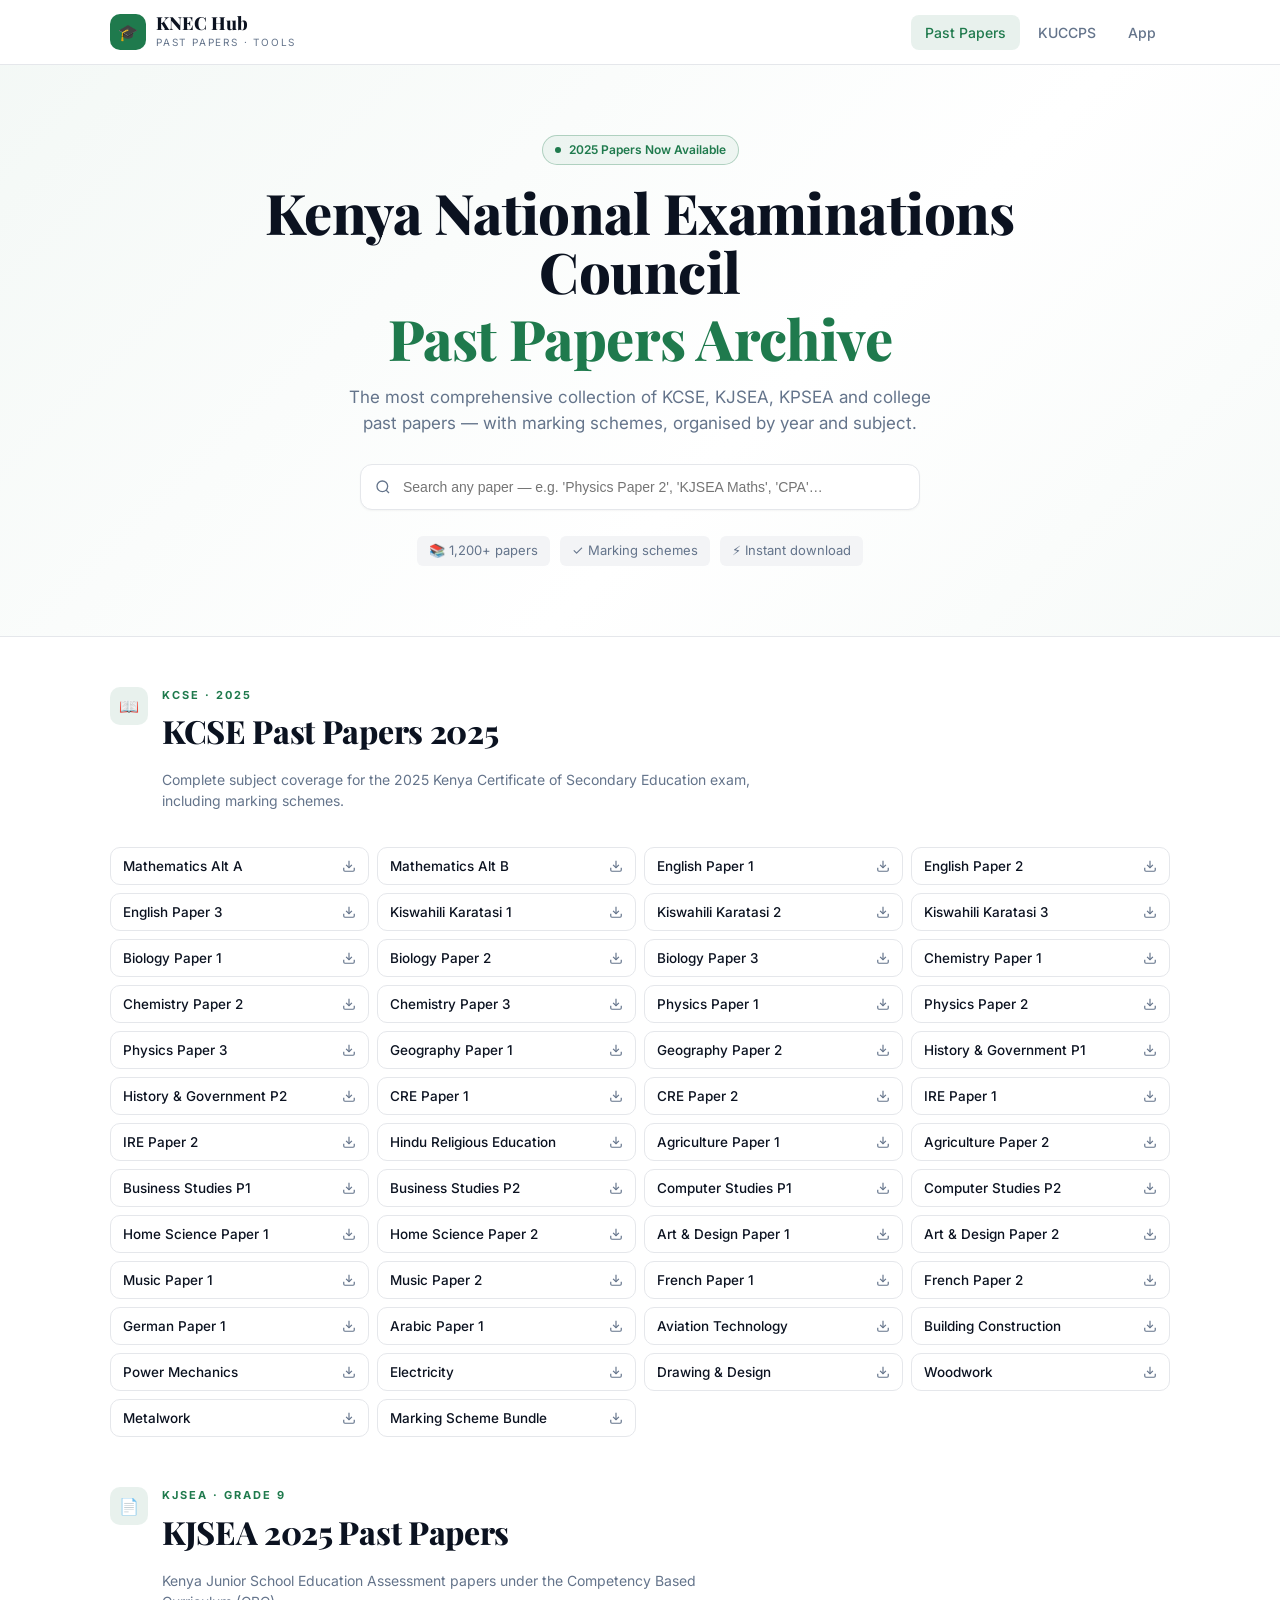
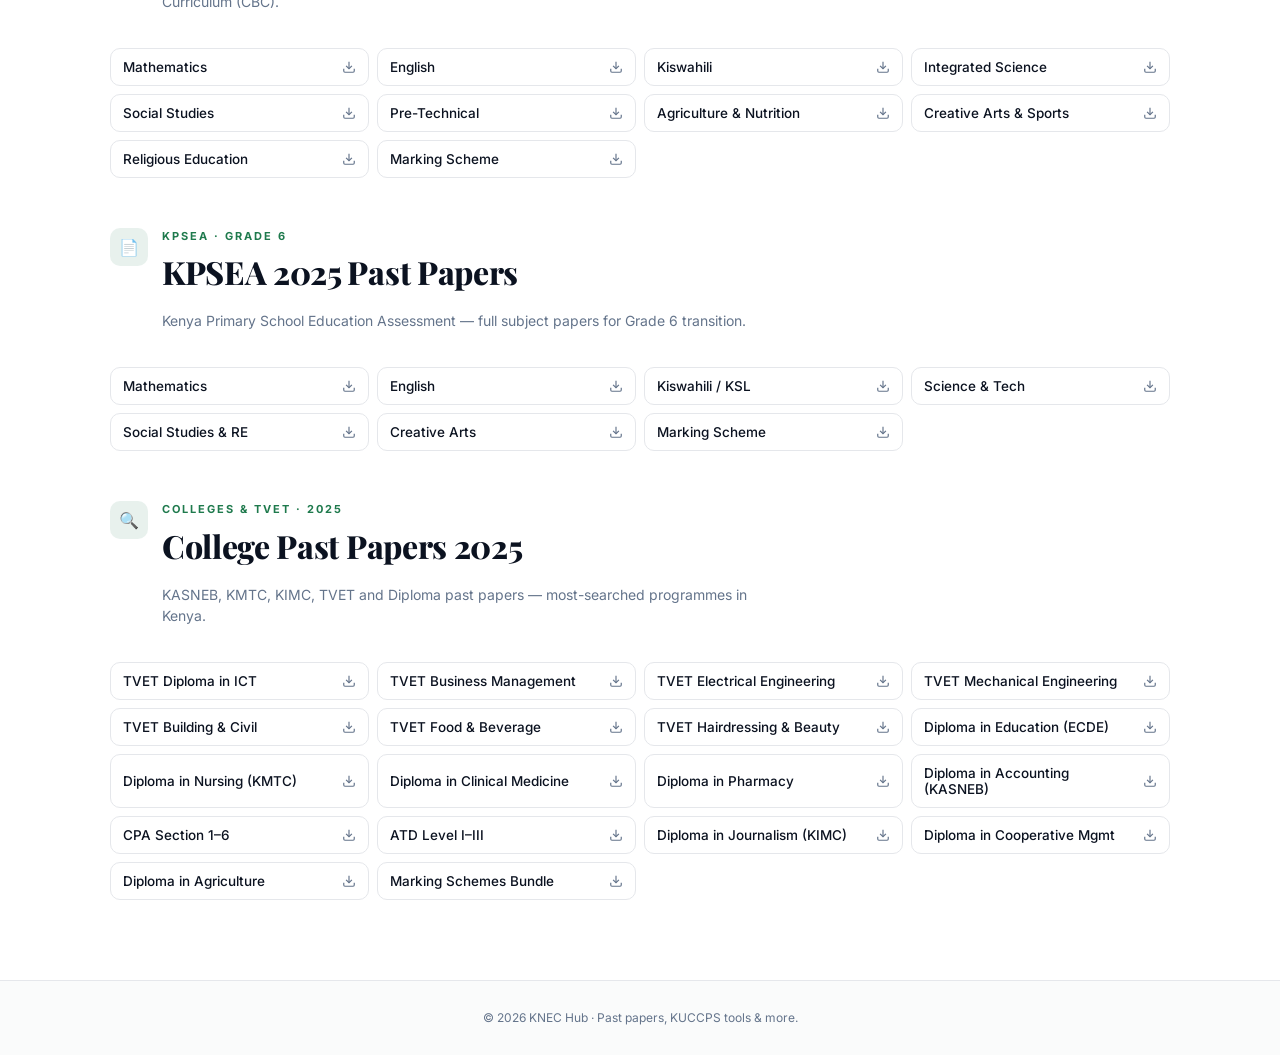
==== index.html @ 2551f66b "Add files via upload" ====
<!doctype html>
<html lang="en">
<head>
<meta charset="utf-8" />
<meta name="viewport" content="width=device-width,initial-scale=1" />
<title>KNEC Past Papers 2025 — KCSE, KJSEA, KPSEA Downloads | KNEC Hub</title>
<meta name="description" content="Download KNEC past papers 2025: KCSE, KJSEA, KPSEA, college & TVET past papers. All Kenya National Examinations Council subjects with marking schemes." />
<link rel="stylesheet" href="styles.css" />
</head>
<body>

<header class="header">
  <div class="header-inner">
    <a href="index.html" class="logo">
      <div class="logo-mark">🎓</div>
      <div>
        <div class="logo-text">KNEC Hub</div>
        <div class="logo-sub">Past Papers · Tools</div>
      </div>
    </a>
    <nav class="nav">
      <a href="index.html" class="active knec">Past Papers</a>
      <a href="kuccps.html">KUCCPS</a>
      <a href="app.html">App</a>
    </nav>
  </div>
</header>

<section class="hero knec-hero">
  <div class="hero-inner">
    <div class="hero-pill"><span style="width:6px;height:6px;border-radius:50%;background:var(--knec)"></span> 2025 Papers Now Available</div>
    <h1>Kenya National Examinations Council<span class="accent">Past Papers Archive</span></h1>
    <p>The most comprehensive collection of KCSE, KJSEA, KPSEA and college past papers — with marking schemes, organised by year and subject.</p>

    <div class="search-wrap">
      <input id="paper-search" class="search-input" type="text" placeholder="Search any paper — e.g. 'Physics Paper 2', 'KJSEA Maths', 'CPA'…" />
      <div id="search-results" class="search-results" style="display:none"></div>
    </div>

    <div class="hero-tags">
      <span class="tag">📚 1,200+ papers</span>
      <span class="tag">✓ Marking schemes</span>
      <span class="tag">⚡ Instant download</span>
    </div>
  </div>
</section>

<main class="container">
  <section class="section">
    <div class="section-header">
      <div class="section-icon">📖</div>
      <div>
        <div class="eyebrow">KCSE · 2025</div>
        <h2>KCSE Past Papers 2025</h2>
        <p class="desc">Complete subject coverage for the 2025 Kenya Certificate of Secondary Education exam, including marking schemes.</p>
      </div>
    </div>
    <div class="paper-grid" id="kcse-grid"></div>
  </section>

  <section class="section">
    <div class="section-header">
      <div class="section-icon">📄</div>
      <div>
        <div class="eyebrow">KJSEA · Grade 9</div>
        <h2>KJSEA 2025 Past Papers</h2>
        <p class="desc">Kenya Junior School Education Assessment papers under the Competency Based Curriculum (CBC).</p>
      </div>
    </div>
    <div class="paper-grid" id="kjsea-grid"></div>
  </section>

  <section class="section">
    <div class="section-header">
      <div class="section-icon">📄</div>
      <div>
        <div class="eyebrow">KPSEA · Grade 6</div>
        <h2>KPSEA 2025 Past Papers</h2>
        <p class="desc">Kenya Primary School Education Assessment — full subject papers for Grade 6 transition.</p>
      </div>
    </div>
    <div class="paper-grid" id="kpsea-grid"></div>
  </section>

  <section class="section">
    <div class="section-header">
      <div class="section-icon">🔍</div>
      <div>
        <div class="eyebrow">Colleges & TVET · 2025</div>
        <h2>College Past Papers 2025</h2>
        <p class="desc">KASNEB, KMTC, KIMC, TVET and Diploma past papers — most-searched programmes in Kenya.</p>
      </div>
    </div>
    <div class="paper-grid" id="college-grid"></div>
  </section>
</main>

<footer class="footer">
  © <span id="yr"></span> KNEC Hub · Past papers, KUCCPS tools & more.
</footer>

<script>document.getElementById("yr").textContent = new Date().getFullYear();</script>
<script src="script.js"></script>
</body>
</html>
---- styles.css ----
/* KNEC Hub — static styles */
@import url('https://fonts.googleapis.com/css2?family=Playfair+Display:wght@600;700;800;900&family=Merriweather:wght@400;700&family=Inter:wght@400;500;600;700&display=swap');

:root {
  --bg: #ffffff;
  --fg: #0b1220;
  --muted: #f3f4f6;
  --muted-fg: #64748b;
  --border: #e5e7eb;
  --card: #ffffff;
  --knec: #1f7a4d;       /* green */
  --knec-fg: #ffffff;
  --kuccps: #c0392b;     /* red */
  --kuccps-fg: #ffffff;
  --stream: #0c1424;
  --stream-fg: #ffffff;
  --radius: 10px;
}

* { box-sizing: border-box; }
html, body { margin: 0; padding: 0; }
body {
  font-family: 'Inter', system-ui, -apple-system, sans-serif;
  background: var(--bg);
  color: var(--fg);
  line-height: 1.5;
  -webkit-font-smoothing: antialiased;
}
h1, h2, h3 { font-family: 'Playfair Display', serif; letter-spacing: -0.01em; }
.serif { font-family: 'Merriweather', serif; }

a { color: inherit; text-decoration: none; }
button { font-family: inherit; cursor: pointer; }

/* Header */
.header {
  position: sticky; top: 0; z-index: 40;
  background: rgba(255,255,255,0.85);
  backdrop-filter: blur(10px);
  border-bottom: 1px solid var(--border);
}
.header-inner {
  max-width: 1100px; margin: 0 auto;
  display: flex; align-items: center; justify-content: space-between;
  padding: 14px 20px;
}
.logo { display: flex; align-items: center; gap: 10px; }
.logo-mark {
  width: 36px; height: 36px; border-radius: var(--radius);
  background: var(--knec); color: white;
  display: grid; place-items: center; font-weight: 700;
}
.logo-text { font-family: 'Playfair Display'; font-weight: 800; font-size: 18px; line-height: 1; }
.logo-sub { font-size: 10px; letter-spacing: 0.18em; text-transform: uppercase; color: var(--muted-fg); margin-top: 3px; }
.nav { display: flex; gap: 4px; }
.nav a {
  padding: 7px 14px; border-radius: 8px; font-size: 14px; font-weight: 500;
  color: var(--muted-fg); transition: all .15s;
}
.nav a:hover { color: var(--fg); background: var(--muted); }
.nav a.active.knec { color: var(--knec); background: rgba(31,122,77,0.1); }
.nav a.active.kuccps { color: var(--kuccps); background: rgba(192,57,43,0.1); }
.nav a.active.stream { color: var(--stream); background: rgba(12,20,36,0.08); }

/* Container */
.container { max-width: 1100px; margin: 0 auto; padding: 0 20px; }

/* Hero */
.hero {
  position: relative; overflow: hidden;
  border-bottom: 1px solid var(--border);
}
.hero.knec-hero { background: linear-gradient(135deg, rgba(31,122,77,0.05), #ffffff 60%, rgba(31,122,77,0.04)); }
.hero.kuccps-hero {
  background: linear-gradient(135deg, var(--kuccps), #8b1d12);
  color: var(--kuccps-fg);
}
.hero.stream-hero { background: var(--stream); color: var(--stream-fg); }
.hero-inner { padding: 70px 20px; text-align: center; max-width: 1100px; margin: 0 auto; }
.hero-pill {
  display: inline-flex; align-items: center; gap: 8px;
  border: 1px solid rgba(31,122,77,0.3); background: rgba(31,122,77,0.06);
  color: var(--knec); padding: 5px 12px; border-radius: 999px;
  font-size: 12px; font-weight: 600; margin-bottom: 18px;
}
.hero h1 { font-size: clamp(32px, 5vw, 56px); font-weight: 800; line-height: 1.05; margin: 0 auto; max-width: 800px; }
.hero h1 .accent { display: block; color: var(--knec); margin-top: 8px; }
.hero p { color: var(--muted-fg); max-width: 620px; margin: 18px auto 0; font-size: 17px; }
.hero.kuccps-hero p { color: rgba(255,255,255,0.85); }
.hero-tags { margin-top: 26px; display: flex; flex-wrap: wrap; gap: 10px; justify-content: center; }
.tag { background: var(--muted); padding: 5px 12px; border-radius: 6px; font-size: 13px; color: var(--muted-fg); }

/* Search */
.search-wrap { max-width: 560px; margin: 28px auto 0; }
.search-input {
  width: 100%; padding: 14px 16px 14px 42px;
  border: 1px solid var(--border); border-radius: 12px;
  background: white url("data:image/svg+xml;utf8,<svg xmlns='http://www.w3.org/2000/svg' width='16' height='16' fill='none' stroke='%2364748b' stroke-width='2' viewBox='0 0 24 24'><circle cx='11' cy='11' r='8'/><path d='M21 21l-4.35-4.35'/></svg>") no-repeat 14px center;
  font-size: 14px; box-shadow: 0 1px 2px rgba(0,0,0,0.04);
}
.search-input:focus { outline: 2px solid rgba(31,122,77,0.4); border-color: rgba(31,122,77,0.4); }
.search-results {
  margin-top: 12px; background: var(--card); border: 1px solid var(--border);
  border-radius: 12px; padding: 8px; text-align: left;
  box-shadow: 0 4px 14px rgba(0,0,0,0.04);
}
.search-results .heading { padding: 4px 10px 8px; font-size: 11px; text-transform: uppercase; letter-spacing: 0.08em; color: var(--muted-fg); }
.result-row {
  display: flex; align-items: center; justify-content: space-between; gap: 12px;
  width: 100%; padding: 9px 10px; border-radius: 8px;
  background: none; border: none; text-align: left; font-size: 14px;
}
.result-row:hover { background: rgba(31,122,77,0.05); }
.result-row + .result-row { border-top: 1px solid var(--border); }
.badge {
  background: rgba(31,122,77,0.1); color: var(--knec);
  font-size: 10px; font-weight: 700; padding: 2px 7px; border-radius: 4px;
  margin-right: 8px;
}
.no-result-card {
  width: 100%; text-align: left;
  border: 1px dashed rgba(31,122,77,0.4); background: rgba(31,122,77,0.05);
  padding: 16px; border-radius: 12px;
  display: flex; align-items: flex-start; gap: 12px;
}
.no-result-card:hover { background: rgba(31,122,77,0.1); }
.no-result-icon {
  width: 36px; height: 36px; border-radius: 8px;
  background: var(--knec); color: white; display: grid; place-items: center; flex-shrink: 0;
}
.no-result-body { flex: 1; }
.no-result-title { font-weight: 600; font-size: 14px; }
.no-result-desc { font-size: 12px; color: var(--muted-fg); margin-top: 2px; }
.no-result-cta {
  background: var(--knec); color: white; padding: 7px 14px;
  border-radius: 6px; font-size: 12px; font-weight: 600;
  align-self: center; flex-shrink: 0;
}

/* Section */
.section { padding: 50px 0 0; }
.section-header { display: flex; gap: 14px; align-items: flex-start; margin-bottom: 22px; }
.section-icon {
  width: 38px; height: 38px; border-radius: 10px;
  background: rgba(31,122,77,0.1); color: var(--knec);
  display: grid; place-items: center; flex-shrink: 0;
}
.eyebrow { font-size: 11px; letter-spacing: 0.18em; text-transform: uppercase; color: var(--knec); font-weight: 700; }
.section h2 { font-size: clamp(24px, 3vw, 32px); margin: 4px 0 6px; font-weight: 800; }
.section .desc { color: var(--muted-fg); font-size: 14px; max-width: 600px; }

/* Paper grid */
.paper-grid {
  display: grid;
  grid-template-columns: repeat(2, 1fr);
  gap: 8px;
}
@media (min-width: 640px) { .paper-grid { grid-template-columns: repeat(3, 1fr); } }
@media (min-width: 900px) { .paper-grid { grid-template-columns: repeat(4, 1fr); } }
.paper-chip {
  display: flex; align-items: center; justify-content: space-between; gap: 8px;
  padding: 10px 12px; border: 1px solid var(--border);
  background: var(--card); border-radius: 10px;
  font-size: 13.5px; font-weight: 500; text-align: left;
  color: var(--fg); transition: all .15s;
}
.paper-chip:hover { border-color: rgba(31,122,77,0.4); background: rgba(31,122,77,0.05); color: var(--knec); }
.paper-chip svg { width: 14px; height: 14px; color: var(--muted-fg); flex-shrink: 0; }

/* Buttons */
.btn {
  display: inline-flex; align-items: center; justify-content: center; gap: 8px;
  padding: 12px 22px; border-radius: 8px; font-weight: 600; font-size: 14px;
  border: none; transition: opacity .15s;
}
.btn:hover { opacity: 0.9; }
.btn-knec { background: var(--knec); color: var(--knec-fg); }
.btn-kuccps { background: var(--kuccps); color: var(--kuccps-fg); }
.btn-stream { background: white; color: var(--stream); }
.btn-lg { padding: 14px 26px; font-size: 15px; }
.btn-block { width: 100%; }
.btn-outline { background: white; border: 1px solid var(--border); color: var(--fg); padding: 8px 14px; }

/* KUCCPS tool selector */
.tool-select-wrap {
  max-width: 600px; padding: 18px;
  background: var(--card); border: 1px solid var(--border); border-radius: 14px;
  box-shadow: 0 1px 2px rgba(0,0,0,0.04); margin-bottom: 32px;
}
.tool-select-label { font-size: 11px; text-transform: uppercase; letter-spacing: 0.12em; color: var(--muted-fg); }
.tool-select {
  width: 100%; margin-top: 8px; padding: 13px 14px;
  border: 1px solid var(--border); border-radius: 10px;
  font-size: 15px; background: white; cursor: pointer;
}
.tool-select:focus { outline: 2px solid rgba(192,57,43,0.4); }

/* KUCCPS tool views */
.kuccps-eyebrow { color: var(--kuccps) !important; }
.kuccps-eyebrow + h2 { font-family: 'Playfair Display'; }
.bullet-list { list-style: none; padding: 0; margin: 22px 0 0; }
.bullet-list li {
  display: flex; gap: 10px; align-items: flex-start;
  padding: 4px 0; font-size: 14px;
}
.bullet-list li::before {
  content: ''; width: 6px; height: 6px; border-radius: 50%;
  background: var(--kuccps); margin-top: 8px; flex-shrink: 0;
}
.results-card {
  border: 1px solid var(--border); background: var(--card);
  border-radius: 16px; padding: 30px;
}
.form-grid {
  display: grid; gap: 12px; margin-top: 22px; max-width: 600px;
  grid-template-columns: 1fr;
}
@media (min-width: 600px) { .form-grid { grid-template-columns: 1fr 160px auto; } }
.field label { display: block; font-size: 13px; font-weight: 500; margin-bottom: 6px; }
.field input {
  width: 100%; padding: 10px 12px; font-size: 14px;
  border: 1px solid var(--border); border-radius: 8px;
}
.field input:focus { outline: 2px solid rgba(192,57,43,0.4); border-color: var(--kuccps); }
.placement-msg {
  margin-top: 22px; max-width: 600px;
  border: 1px solid rgba(192,57,43,0.3); background: rgba(192,57,43,0.05);
  padding: 16px 20px; border-radius: 12px;
  display: flex; gap: 12px; font-size: 14px;
}

/* Stream / App page */
.stream-hero-grid {
  max-width: 1100px; margin: 0 auto; padding: 70px 20px;
  display: grid; gap: 40px; align-items: center;
}
@media (min-width: 800px) { .stream-hero-grid { grid-template-columns: 1fr 1fr; } }
.stream-pill {
  display: inline-flex; gap: 8px; align-items: center;
  border: 1px solid rgba(255,255,255,0.2); background: rgba(255,255,255,0.05);
  padding: 5px 12px; border-radius: 999px; font-size: 12px; font-weight: 600;
  margin-bottom: 18px;
}
.stream-hero-grid h1 { font-size: clamp(34px, 5vw, 56px); margin: 0; line-height: 1.05; font-weight: 800; }
.stream-hero-grid h1 .grad {
  display: block;
  background: linear-gradient(90deg, #f87171, #ffffff);
  -webkit-background-clip: text; background-clip: text; color: transparent;
}
.stream-hero-grid p { color: rgba(255,255,255,0.75); margin: 18px 0 0; max-width: 420px; font-family: 'Merriweather'; }
.stream-icons { margin-top: 22px; display: flex; gap: 18px; flex-wrap: wrap; font-size: 13px; color: rgba(255,255,255,0.7); }
.stream-img-wrap { position: relative; }
.stream-img-wrap img { width: 100%; max-width: 360px; margin: 0 auto; display: block; border-radius: 28px; box-shadow: 0 30px 80px rgba(0,0,0,0.4); }
.feature-grid {
  display: grid; gap: 16px; margin-top: 32px;
  grid-template-columns: 1fr;
}
@media (min-width: 700px) { .feature-grid { grid-template-columns: repeat(3, 1fr); } }
.feature-card {
  border: 1px solid var(--border); background: var(--card);
  padding: 22px; border-radius: 14px;
}
.feature-card .icon-box {
  width: 40px; height: 40px; border-radius: 8px;
  background: var(--stream); color: white; display: grid; place-items: center;
}
.feature-card h3 { margin: 14px 0 4px; font-size: 19px; }
.feature-card p { font-size: 13.5px; color: var(--muted-fg); font-family: 'Merriweather'; margin: 0; }
.cta-block {
  margin-top: 60px; background: var(--stream); color: white;
  border-radius: 18px; padding: 40px; text-align: center;
}
.cta-block h3 { font-size: clamp(22px, 3vw, 32px); margin: 0; }
.cta-block p { color: rgba(255,255,255,0.7); margin: 8px 0 0; font-family: 'Merriweather'; }

/* Footer */
.footer {
  border-top: 1px solid var(--border); background: rgba(243,244,246,0.4);
  margin-top: 80px; padding: 28px 20px; text-align: center;
  font-size: 12px; color: var(--muted-fg);
}

/* Modal */
.modal-backdrop {
  position: fixed; inset: 0; background: rgba(0,0,0,0.5);
  display: none; align-items: center; justify-content: center;
  z-index: 100; padding: 16px;
}
.modal-backdrop.open { display: flex; }
.modal {
  background: white; border-radius: 16px; padding: 28px;
  max-width: 440px; width: 100%; box-shadow: 0 20px 60px rgba(0,0,0,0.3);
}
.modal-icon {
  width: 56px; height: 56px; border-radius: 50%;
  background: var(--knec); color: white;
  display: grid; place-items: center; margin: 0 auto 14px;
}
.modal-icon.kuccps { background: var(--kuccps); }
.modal-icon.stream { background: var(--stream); }
.modal h3 { text-align: center; font-size: 24px; margin: 0; }
.modal .modal-desc { text-align: center; color: var(--muted-fg); font-size: 14px; margin: 8px 0 18px; }
.till-card {
  background: var(--muted); border-radius: 12px; padding: 18px;
}
.till-row { display: flex; justify-content: space-between; align-items: center; }
.till-row + .till-row { margin-top: 12px; padding-top: 12px; border-top: 1px solid var(--border); }
.till-amount { font-family: 'Playfair Display'; font-size: 24px; font-weight: 700; }
.till-num { font-family: monospace; font-size: 20px; font-weight: 700; letter-spacing: 1.5px; }
.steps { font-size: 13px; color: var(--muted-fg); padding-left: 22px; margin: 18px 0; line-height: 1.7; }
.steps b { color: var(--fg); font-family: monospace; }

/* Tiny icons (inline SVG via font-color) */
.icn { width: 16px; height: 16px; display: inline-block; vertical-align: middle; }
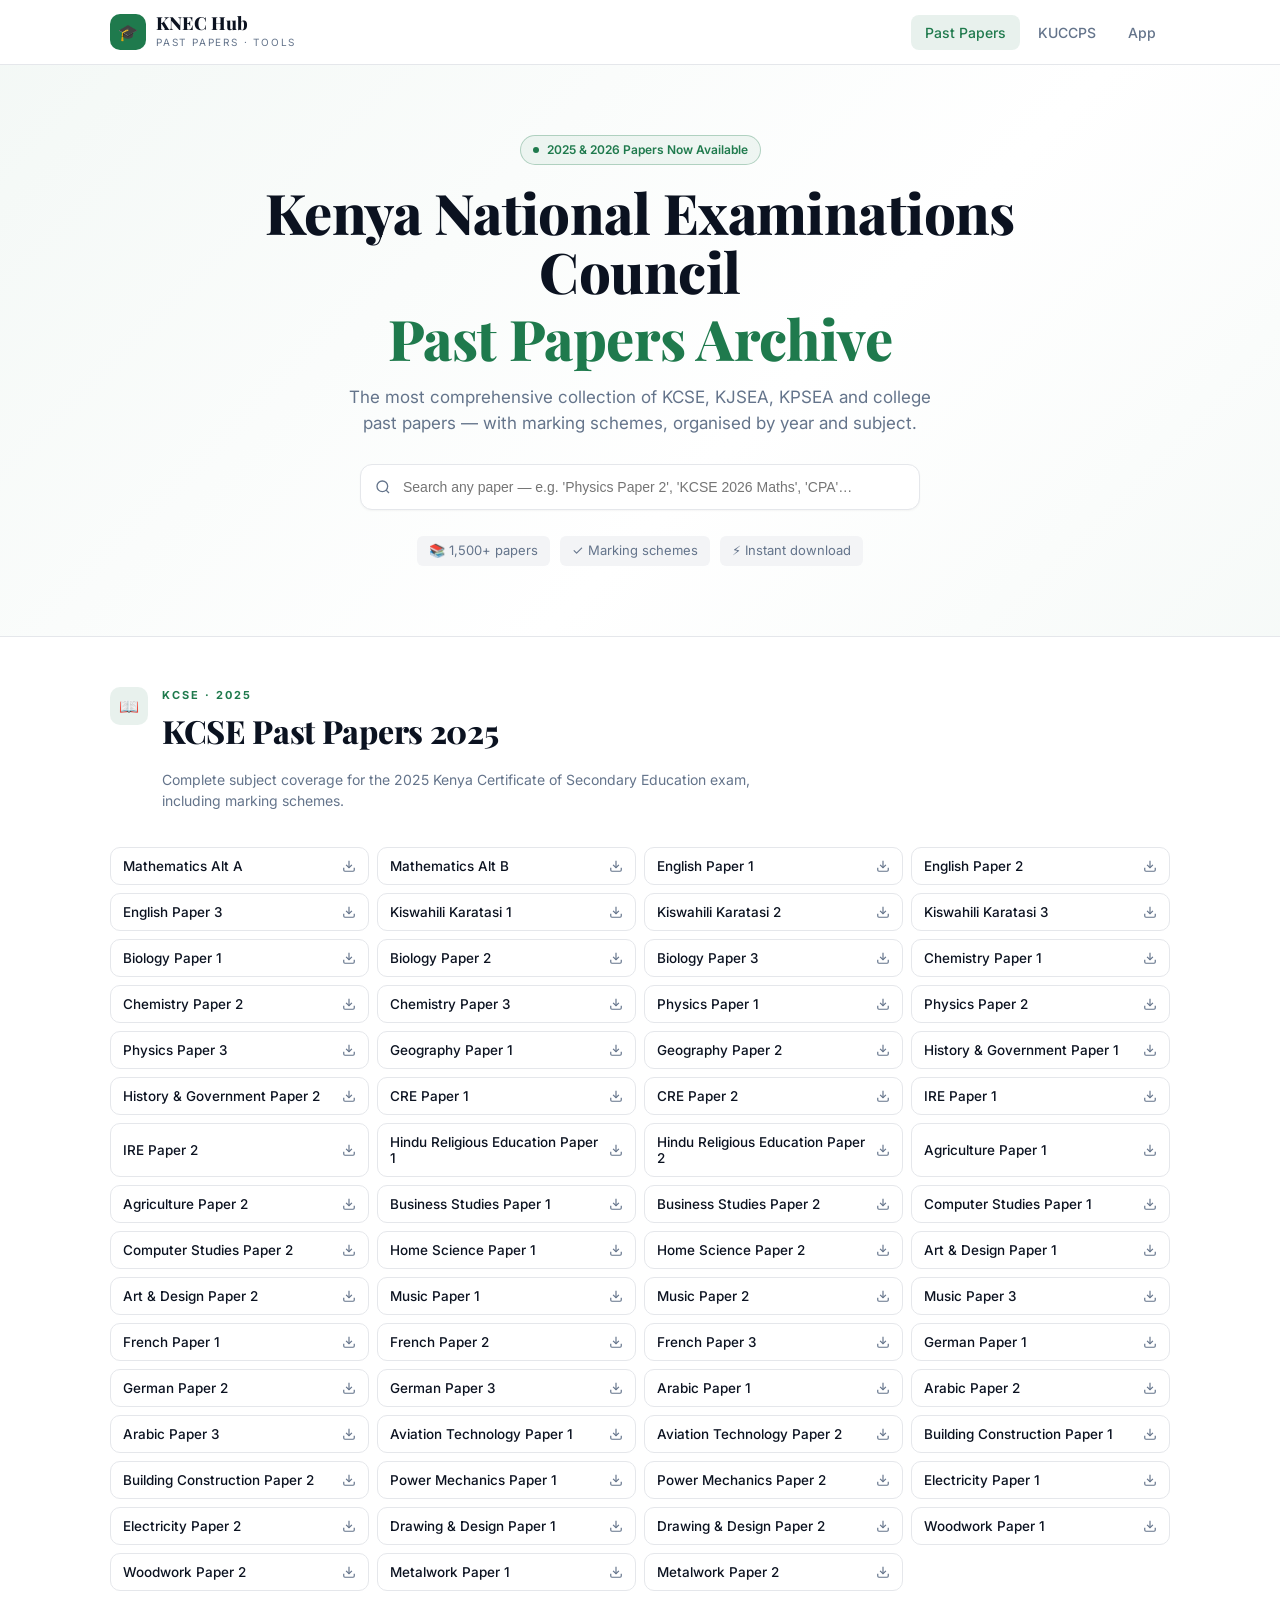
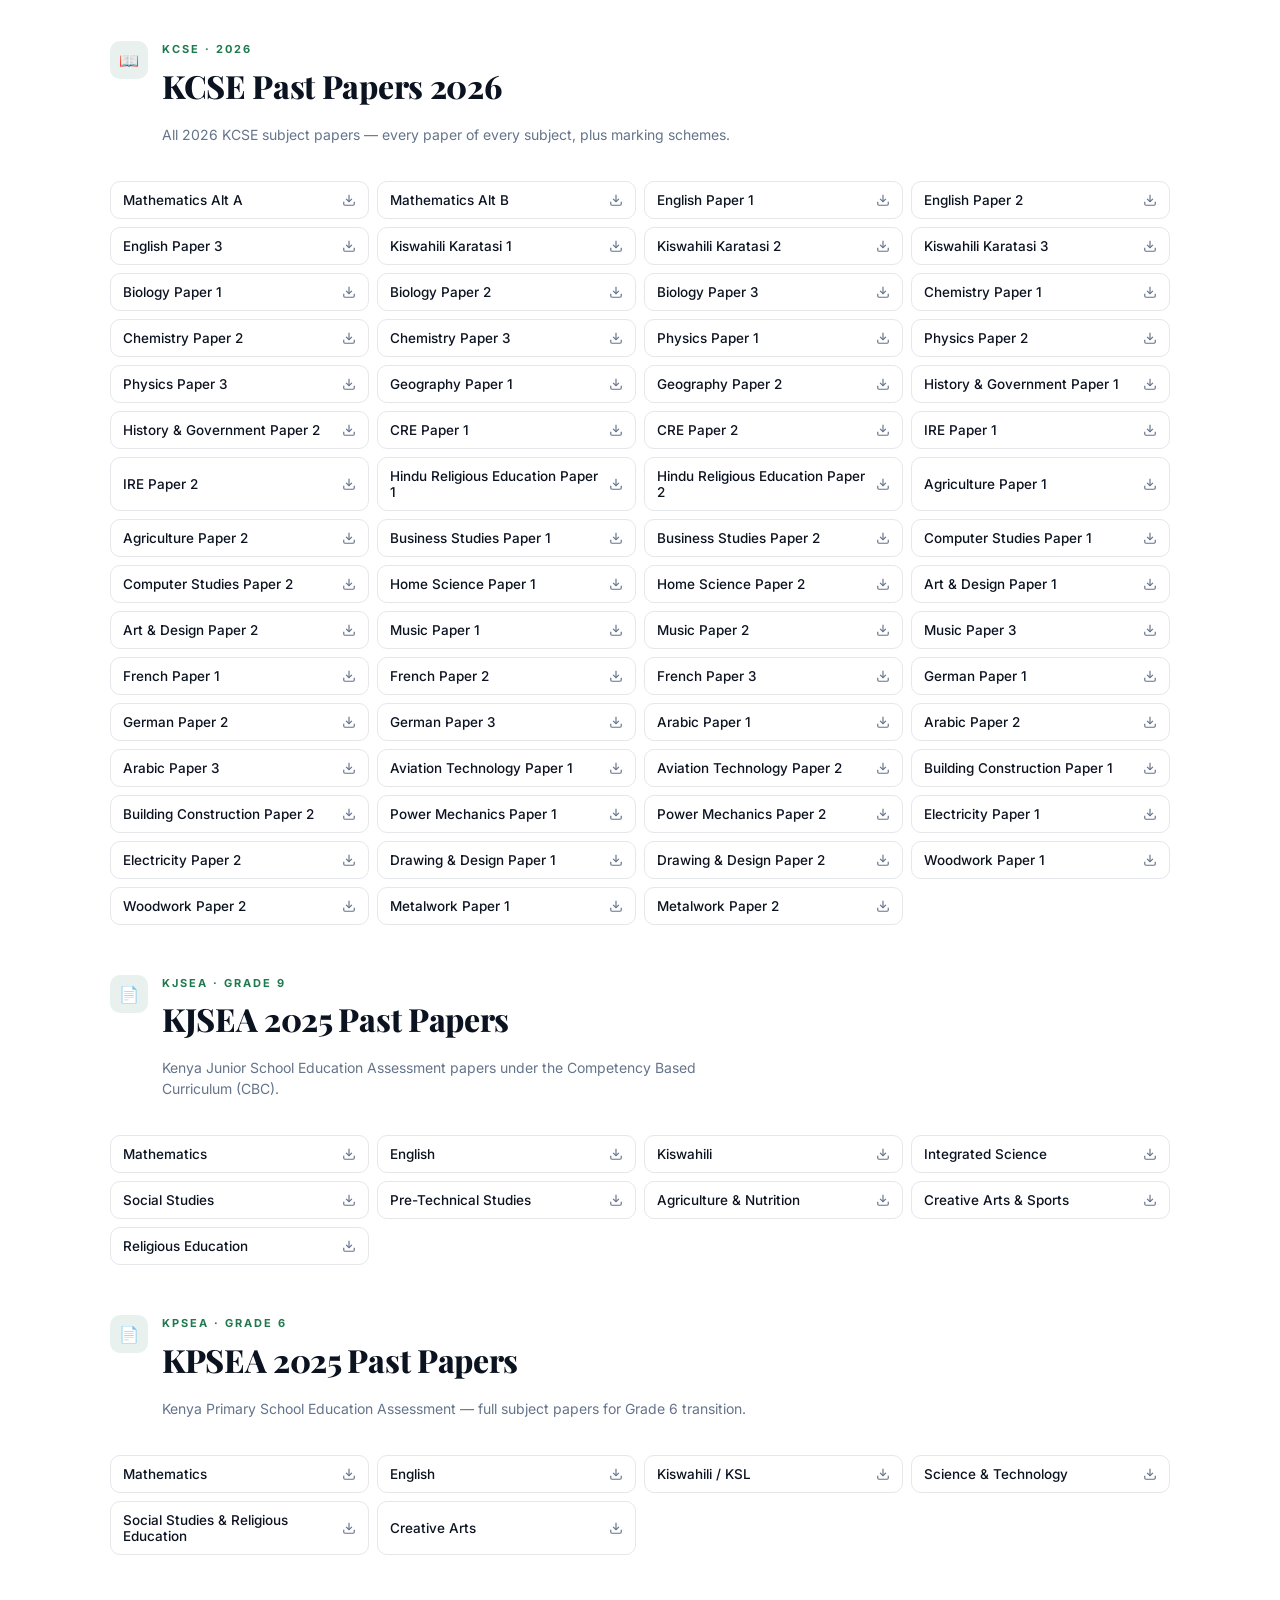
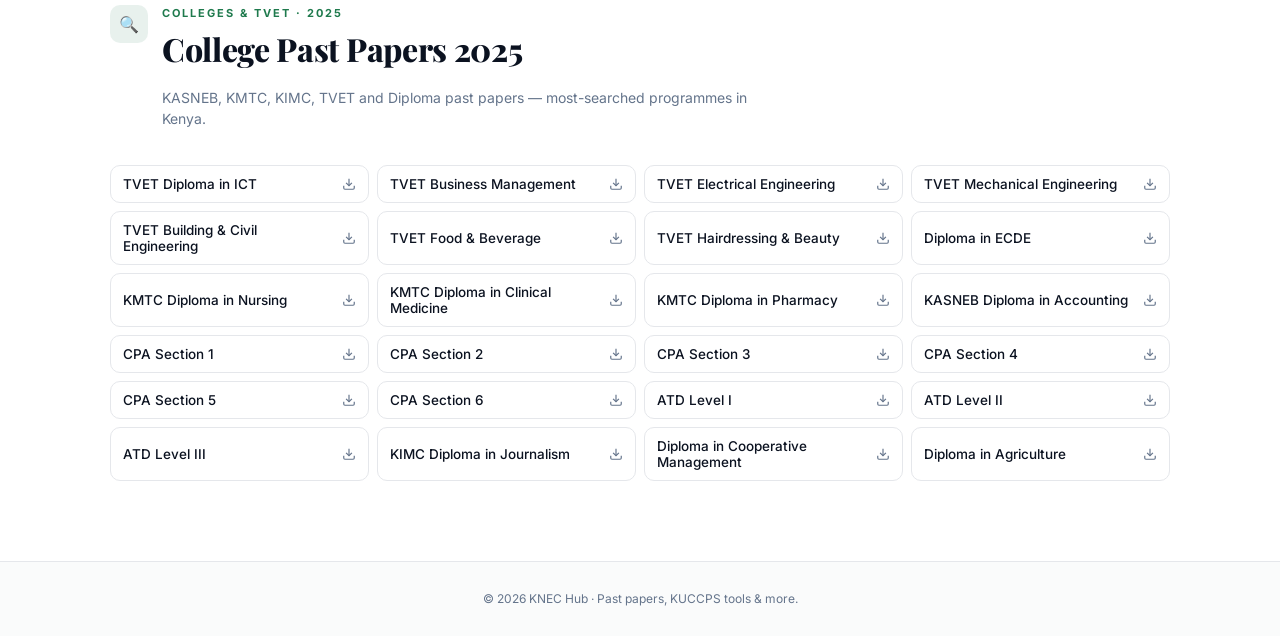
==== commit 281bdcad: "Add files via upload" ====
--- a/index.html
+++ b/index.html
@@ -3,8 +3,8 @@
 <head>
 <meta charset="utf-8" />
 <meta name="viewport" content="width=device-width,initial-scale=1" />
-<title>KNEC Past Papers 2025 — KCSE, KJSEA, KPSEA Downloads | KNEC Hub</title>
-<meta name="description" content="Download KNEC past papers 2025: KCSE, KJSEA, KPSEA, college & TVET past papers. All Kenya National Examinations Council subjects with marking schemes." />
+<title>KNEC Past Papers 2025 & 2026 — KCSE, KJSEA, KPSEA Downloads | KNEC Hub</title>
+<meta name="description" content="Download KNEC past papers 2025 and 2026: KCSE, KJSEA, KPSEA, college & TVET past papers. All Kenya National Examinations Council subjects with marking schemes." />
 <link rel="stylesheet" href="styles.css" />
 </head>
 <body>
@@ -28,17 +28,17 @@
 
 <section class="hero knec-hero">
   <div class="hero-inner">
-    <div class="hero-pill"><span style="width:6px;height:6px;border-radius:50%;background:var(--knec)"></span> 2025 Papers Now Available</div>
+    <div class="hero-pill"><span style="width:6px;height:6px;border-radius:50%;background:var(--knec)"></span> 2025 & 2026 Papers Now Available</div>
     <h1>Kenya National Examinations Council<span class="accent">Past Papers Archive</span></h1>
     <p>The most comprehensive collection of KCSE, KJSEA, KPSEA and college past papers — with marking schemes, organised by year and subject.</p>
 
     <div class="search-wrap">
-      <input id="paper-search" class="search-input" type="text" placeholder="Search any paper — e.g. 'Physics Paper 2', 'KJSEA Maths', 'CPA'…" />
+      <input id="paper-search" class="search-input" type="text" placeholder="Search any paper — e.g. 'Physics Paper 2', 'KCSE 2026 Maths', 'CPA'…" />
       <div id="search-results" class="search-results" style="display:none"></div>
     </div>
 
     <div class="hero-tags">
-      <span class="tag">📚 1,200+ papers</span>
+      <span class="tag">📚 1,500+ papers</span>
       <span class="tag">✓ Marking schemes</span>
       <span class="tag">⚡ Instant download</span>
     </div>
@@ -56,6 +56,18 @@
       </div>
     </div>
     <div class="paper-grid" id="kcse-grid"></div>
+  </section>
+
+  <section class="section">
+    <div class="section-header">
+      <div class="section-icon">📖</div>
+      <div>
+        <div class="eyebrow">KCSE · 2026</div>
+        <h2>KCSE Past Papers 2026</h2>
+        <p class="desc">All 2026 KCSE subject papers — every paper of every subject, plus marking schemes.</p>
+      </div>
+    </div>
+    <div class="paper-grid" id="kcse2026-grid"></div>
   </section>
 
   <section class="section">
--- a/styles.css
+++ b/styles.css
@@ -312,3 +312,32 @@
 
 /* Tiny icons (inline SVG via font-color) */
 .icn { width: 16px; height: 16px; display: inline-block; vertical-align: middle; }
+
+/* Product picker grid (used by kuccps.html and app.html) */
+.product-grid {
+  display: grid; gap: 18px; max-width: 880px;
+  grid-template-columns: 1fr;
+}
+@media (min-width: 700px) { .product-grid { grid-template-columns: 1fr 1fr; } }
+.product-card {
+  display: block; padding: 28px;
+  border: 1px solid var(--border); background: var(--card);
+  border-radius: 16px; transition: all .18s;
+  text-decoration: none; color: inherit;
+}
+.product-card:hover { transform: translateY(-3px); box-shadow: 0 18px 40px rgba(0,0,0,0.08); border-color: rgba(0,0,0,0.18); }
+.product-icon {
+  width: 52px; height: 52px; border-radius: 12px;
+  background: var(--kuccps); color: white;
+  display: grid; place-items: center; font-size: 26px;
+}
+.product-route {
+  display: inline-block; margin-top: 16px;
+  font-family: monospace; font-size: 12px;
+  color: var(--muted-fg); background: var(--muted);
+  padding: 3px 10px; border-radius: 6px;
+}
+.product-card h3 { font-size: 24px; margin: 10px 0 6px; }
+.product-card p { color: var(--muted-fg); font-size: 14px; margin: 0 0 14px; }
+.product-cta { font-size: 14px; font-weight: 600; color: var(--kuccps); }
+.stream-card .product-cta { color: var(--stream); }
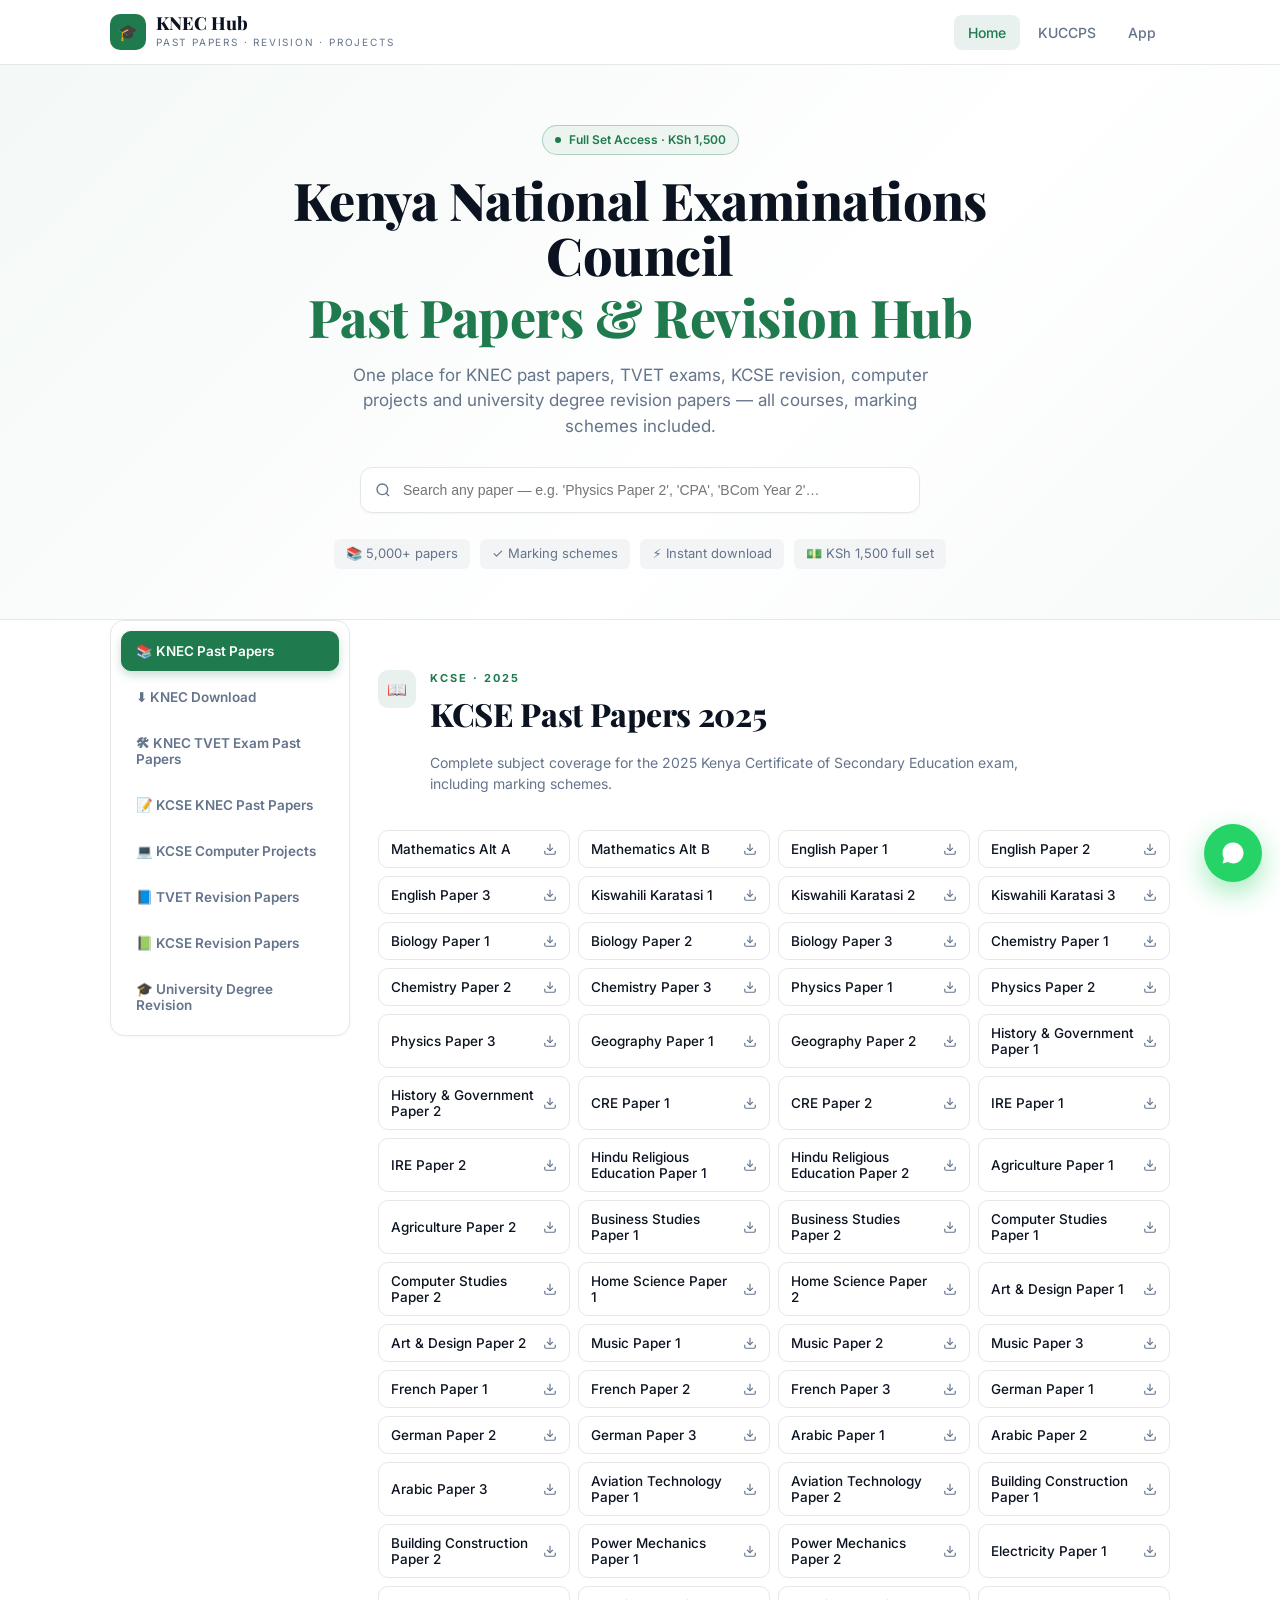
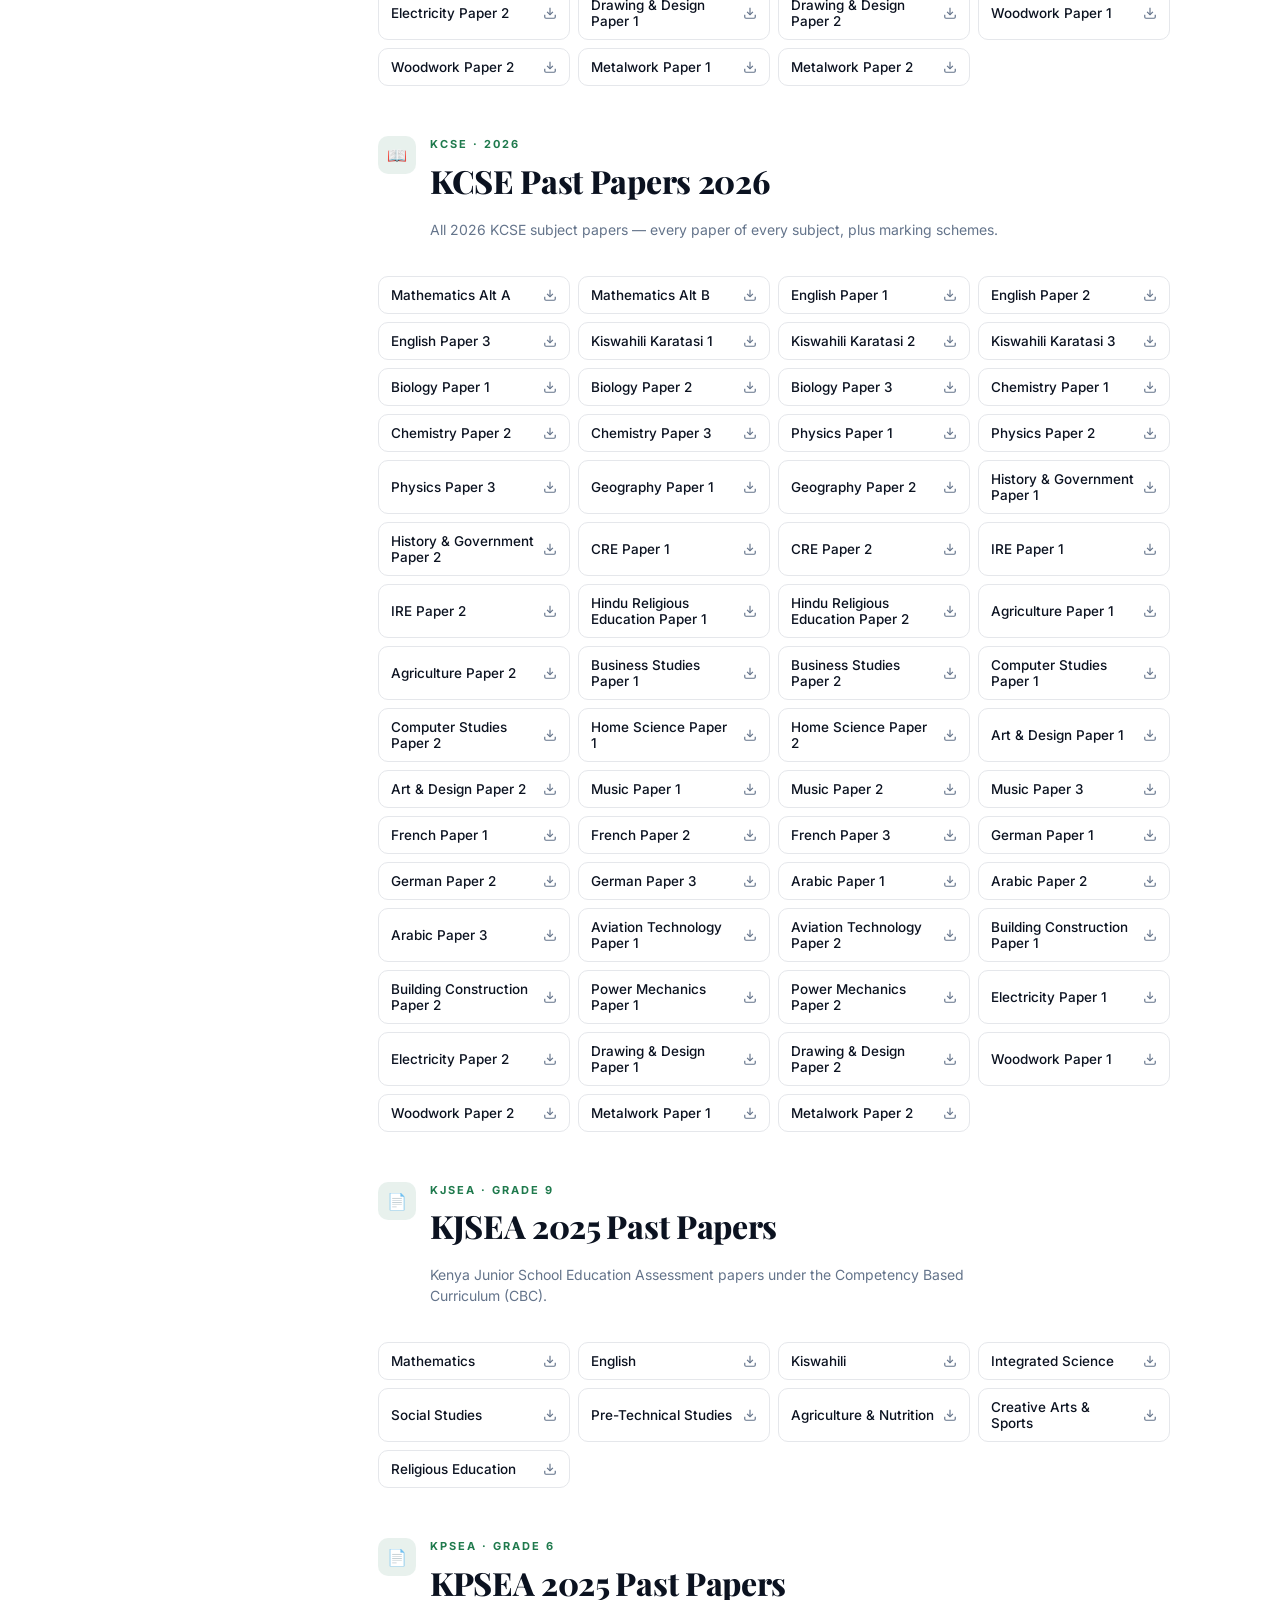
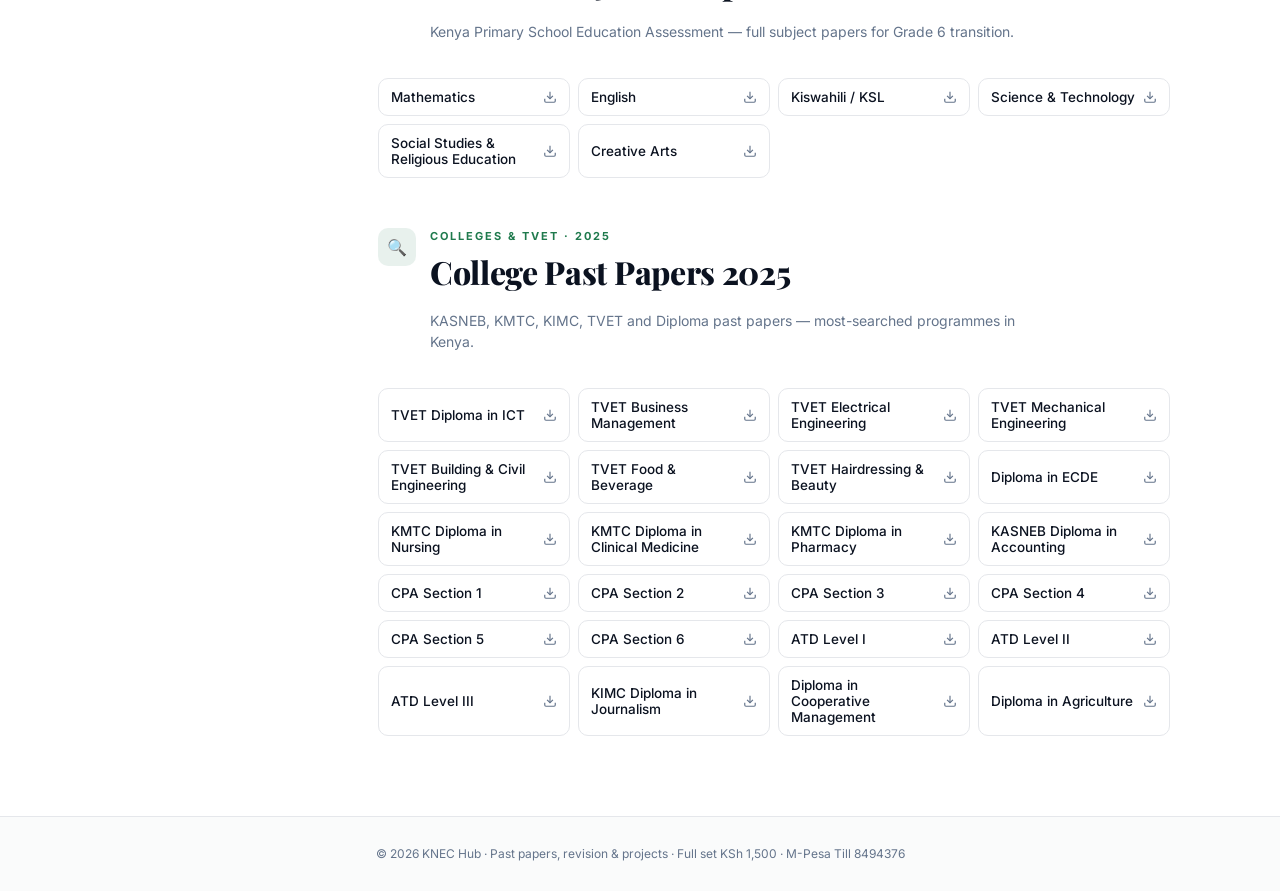
==== commit 299b63f9: "Add files via upload" ====
--- a/index.html
+++ b/index.html
@@ -3,113 +3,290 @@
 <head>
 <meta charset="utf-8" />
 <meta name="viewport" content="width=device-width,initial-scale=1" />
-<title>KNEC Past Papers 2025 & 2026 — KCSE, KJSEA, KPSEA Downloads | KNEC Hub</title>
-<meta name="description" content="Download KNEC past papers 2025 and 2026: KCSE, KJSEA, KPSEA, college & TVET past papers. All Kenya National Examinations Council subjects with marking schemes." />
+<title>KNEC Hub — KCSE, TVET, University Past Papers & Revision Downloads</title>
+<meta name="description" content="Download KNEC past papers, KCSE past papers, TVET exam past papers, KCSE computer projects (Azani) and revision papers for KCSE, TVET and University degree courses." />
 <link rel="stylesheet" href="styles.css" />
 </head>
 <body>
 
+<!-- ================= HEADER ================= -->
 <header class="header">
   <div class="header-inner">
     <a href="index.html" class="logo">
       <div class="logo-mark">🎓</div>
       <div>
         <div class="logo-text">KNEC Hub</div>
-        <div class="logo-sub">Past Papers · Tools</div>
+        <div class="logo-sub">Past Papers · Revision · Projects</div>
       </div>
     </a>
     <nav class="nav">
-      <a href="index.html" class="active knec">Past Papers</a>
+      <a href="index.html" class="active knec">Home</a>
       <a href="kuccps.html">KUCCPS</a>
       <a href="app.html">App</a>
     </nav>
   </div>
+
 </header>
 
+<!-- Mobile toggle for the vertical tab menu -->
+<button class="tabs-toggle" id="tabs-toggle" type="button" aria-expanded="false" aria-controls="main-tabs">
+  <span>📑 Browse Sections</span>
+  <span class="caret">▾</span>
+</button>
+
+<!-- ================= HERO ================= -->
 <section class="hero knec-hero">
   <div class="hero-inner">
-    <div class="hero-pill"><span style="width:6px;height:6px;border-radius:50%;background:var(--knec)"></span> 2025 & 2026 Papers Now Available</div>
-    <h1>Kenya National Examinations Council<span class="accent">Past Papers Archive</span></h1>
-    <p>The most comprehensive collection of KCSE, KJSEA, KPSEA and college past papers — with marking schemes, organised by year and subject.</p>
+    <div class="hero-pill"><span style="width:6px;height:6px;border-radius:50%;background:var(--knec)"></span> Full Set Access · KSh 1,500</div>
+    <h1>Kenya National Examinations Council<span class="accent">Past Papers & Revision Hub</span></h1>
+    <p>One place for KNEC past papers, TVET exams, KCSE revision, computer projects and university degree revision papers — all courses, marking schemes included.</p>
 
     <div class="search-wrap">
-      <input id="paper-search" class="search-input" type="text" placeholder="Search any paper — e.g. 'Physics Paper 2', 'KCSE 2026 Maths', 'CPA'…" />
+      <input id="paper-search" class="search-input" type="text" placeholder="Search any paper — e.g. 'Physics Paper 2', 'CPA', 'BCom Year 2'…" />
       <div id="search-results" class="search-results" style="display:none"></div>
     </div>
 
     <div class="hero-tags">
-      <span class="tag">📚 1,500+ papers</span>
+      <span class="tag">📚 5,000+ papers</span>
       <span class="tag">✓ Marking schemes</span>
       <span class="tag">⚡ Instant download</span>
+      <span class="tag">💵 KSh 1,500 full set</span>
     </div>
   </div>
 </section>
 
-<main class="container">
-  <section class="section">
-    <div class="section-header">
-      <div class="section-icon">📖</div>
-      <div>
-        <div class="eyebrow">KCSE · 2025</div>
-        <h2>KCSE Past Papers 2025</h2>
-        <p class="desc">Complete subject coverage for the 2025 Kenya Certificate of Secondary Education exam, including marking schemes.</p>
-      </div>
-    </div>
-    <div class="paper-grid" id="kcse-grid"></div>
-  </section>
-
-  <section class="section">
-    <div class="section-header">
-      <div class="section-icon">📖</div>
-      <div>
-        <div class="eyebrow">KCSE · 2026</div>
-        <h2>KCSE Past Papers 2026</h2>
-        <p class="desc">All 2026 KCSE subject papers — every paper of every subject, plus marking schemes.</p>
-      </div>
-    </div>
-    <div class="paper-grid" id="kcse2026-grid"></div>
-  </section>
-
-  <section class="section">
-    <div class="section-header">
-      <div class="section-icon">📄</div>
-      <div>
-        <div class="eyebrow">KJSEA · Grade 9</div>
-        <h2>KJSEA 2025 Past Papers</h2>
-        <p class="desc">Kenya Junior School Education Assessment papers under the Competency Based Curriculum (CBC).</p>
-      </div>
-    </div>
-    <div class="paper-grid" id="kjsea-grid"></div>
-  </section>
-
-  <section class="section">
-    <div class="section-header">
-      <div class="section-icon">📄</div>
-      <div>
-        <div class="eyebrow">KPSEA · Grade 6</div>
-        <h2>KPSEA 2025 Past Papers</h2>
-        <p class="desc">Kenya Primary School Education Assessment — full subject papers for Grade 6 transition.</p>
-      </div>
-    </div>
-    <div class="paper-grid" id="kpsea-grid"></div>
-  </section>
-
-  <section class="section">
-    <div class="section-header">
-      <div class="section-icon">🔍</div>
-      <div>
-        <div class="eyebrow">Colleges & TVET · 2025</div>
-        <h2>College Past Papers 2025</h2>
-        <p class="desc">KASNEB, KMTC, KIMC, TVET and Diploma past papers — most-searched programmes in Kenya.</p>
-      </div>
-    </div>
-    <div class="paper-grid" id="college-grid"></div>
-  </section>
+<!-- ================= MAIN ================= -->
+<main class="container layout">
+
+  <!-- Vertical tab sidebar (mobile: collapsible, top→bottom) -->
+  <aside class="tabs-side" id="main-tabs" role="tablist">
+    <button class="tab active" data-tab="knec-past"        role="tab">📚 KNEC Past Papers</button>
+    <button class="tab"        data-tab="knec-download"    role="tab">⬇️ KNEC Download</button>
+    <button class="tab"        data-tab="tvet-past"        role="tab">🛠 KNEC TVET Exam Past Papers</button>
+    <button class="tab"        data-tab="kcse-past"        role="tab">📝 KCSE KNEC Past Papers</button>
+    <button class="tab"        data-tab="kcse-projects"    role="tab">💻 KCSE Computer Projects</button>
+    <button class="tab"        data-tab="tvet-revision"    role="tab">📘 TVET Revision Papers</button>
+    <button class="tab"        data-tab="kcse-revision"    role="tab">📗 KCSE Revision Papers</button>
+    <button class="tab"        data-tab="uni-revision"     role="tab">🎓 University Degree Revision</button>
+  </aside>
+
+  <div class="tabs-content">
+
+  <!-- TAB 1: KNEC Past Papers (the original home page content) -->
+  <div class="tab-panel active" id="panel-knec-past">
+    <section class="section">
+      <div class="section-header">
+        <div class="section-icon">📖</div>
+        <div>
+          <div class="eyebrow">KCSE · 2025</div>
+          <h2>KCSE Past Papers 2025</h2>
+          <p class="desc">Complete subject coverage for the 2025 Kenya Certificate of Secondary Education exam, including marking schemes.</p>
+        </div>
+      </div>
+      <div class="paper-grid" id="kcse-grid"></div>
+    </section>
+
+    <section class="section">
+      <div class="section-header">
+        <div class="section-icon">📖</div>
+        <div>
+          <div class="eyebrow">KCSE · 2026</div>
+          <h2>KCSE Past Papers 2026</h2>
+          <p class="desc">All 2026 KCSE subject papers — every paper of every subject, plus marking schemes.</p>
+        </div>
+      </div>
+      <div class="paper-grid" id="kcse2026-grid"></div>
+    </section>
+
+    <section class="section">
+      <div class="section-header">
+        <div class="section-icon">📄</div>
+        <div>
+          <div class="eyebrow">KJSEA · Grade 9</div>
+          <h2>KJSEA 2025 Past Papers</h2>
+          <p class="desc">Kenya Junior School Education Assessment papers under the Competency Based Curriculum (CBC).</p>
+        </div>
+      </div>
+      <div class="paper-grid" id="kjsea-grid"></div>
+    </section>
+
+    <section class="section">
+      <div class="section-header">
+        <div class="section-icon">📄</div>
+        <div>
+          <div class="eyebrow">KPSEA · Grade 6</div>
+          <h2>KPSEA 2025 Past Papers</h2>
+          <p class="desc">Kenya Primary School Education Assessment — full subject papers for Grade 6 transition.</p>
+        </div>
+      </div>
+      <div class="paper-grid" id="kpsea-grid"></div>
+    </section>
+
+    <section class="section">
+      <div class="section-header">
+        <div class="section-icon">🔍</div>
+        <div>
+          <div class="eyebrow">Colleges & TVET · 2025</div>
+          <h2>College Past Papers 2025</h2>
+          <p class="desc">KASNEB, KMTC, KIMC, TVET and Diploma past papers — most-searched programmes in Kenya.</p>
+        </div>
+      </div>
+      <div class="paper-grid" id="college-grid"></div>
+    </section>
+  </div>
+
+  <!-- TAB 2: KNEC Download -->
+  <div class="tab-panel" id="panel-knec-download">
+    <section class="section">
+      <div class="section-header">
+        <div class="section-icon">⬇️</div>
+        <div>
+          <div class="eyebrow">KNEC · Full Archive</div>
+          <h2>KNEC Download Centre</h2>
+          <p class="desc">Bulk-download KNEC papers, marking schemes, syllabi and circulars. One payment of KSh 1,500 unlocks the full set.</p>
+        </div>
+      </div>
+      <div class="paper-grid" id="knec-download-grid"></div>
+    </section>
+  </div>
+
+  <!-- TAB 3: KNEC TVET Exam Past Papers Download -->
+  <div class="tab-panel" id="panel-tvet-past">
+    <section class="section">
+      <div class="section-header">
+        <div class="section-icon">🛠</div>
+        <div>
+          <div class="eyebrow">TVET · KNEC Exams</div>
+          <h2>KNEC TVET Exam Past Papers</h2>
+          <p class="desc">All TVET CDACC and KNEC TVET past papers — Artisan, Craft, Diploma, Higher Diploma — every trade.</p>
+        </div>
+      </div>
+      <div class="paper-grid" id="tvet-past-grid"></div>
+    </section>
+  </div>
+
+  <!-- TAB 4: KCSE KNEC Past Papers (kcse-only download) -->
+  <div class="tab-panel" id="panel-kcse-past">
+    <section class="section">
+      <div class="section-header">
+        <div class="section-icon">📝</div>
+        <div>
+          <div class="eyebrow">KCSE · KNEC</div>
+          <h2>KCSE KNEC Past Papers</h2>
+          <p class="desc">Full KCSE archive (2010 → 2026) — every subject, every paper, with marking schemes.</p>
+        </div>
+      </div>
+      <div class="paper-grid" id="kcse-only-grid"></div>
+    </section>
+  </div>
+
+  <!-- TAB 5: KCSE Computer Projects (dropdown) -->
+  <div class="tab-panel" id="panel-kcse-projects">
+    <section class="section">
+      <div class="section-header">
+        <div class="section-icon">💻</div>
+        <div>
+          <div class="eyebrow">KCSE · Paper 3 Projects</div>
+          <h2>KCSE Computer Projects</h2>
+          <p class="desc">Pick a project from the dropdown to view full information and download the complete documentation + database files.</p>
+        </div>
+      </div>
+
+      <div class="tool-select-wrap" style="max-width:600px">
+        <div class="tool-select-label">Select project</div>
+        <select class="tool-select" id="kcse-project-select">
+          <option value="">— Choose a KCSE Computer Project —</option>
+          <option value="azani">Azani KCSE Computer Project</option>
+        </select>
+      </div>
+
+      <!-- Azani info card -->
+      <div id="project-azani" class="project-info" style="display:none">
+        <div class="results-card" style="margin-top:24px">
+          <div class="eyebrow" style="color:var(--knec)">Featured Project</div>
+          <h2 style="margin:6px 0 10px">Azani KCSE Computer Project</h2>
+          <p style="color:var(--muted-fg);max-width:720px">
+            <b>Azani</b> is a complete KCSE Paper 3 Computer Studies project — a school-management style
+            information system covering student registration, fees, marks entry, report generation and
+            backup. It is fully compliant with the KNEC Paper 3 marking rubric: problem definition,
+            user requirements, design (DFDs, ERDs), implementation (Microsoft Access / VB), testing,
+            user manual and documentation are all included.
+          </p>
+
+          <ul class="bullet-list">
+            <li>Complete documentation booklet (~60 pages, ready for printing)</li>
+            <li>Functional Microsoft Access database with forms, queries, reports & macros</li>
+            <li>Sample data + filled report templates (matches KNEC marking scheme)</li>
+            <li>Entity Relationship Diagram (ERD) and Data Flow Diagrams (DFDs)</li>
+            <li>Step-by-step user manual with screenshots</li>
+            <li>Editable — change the school name, logo, colors before submission</li>
+          </ul>
+
+          <button class="btn btn-knec btn-lg" style="margin-top:20px" data-pay="Azani KCSE Computer Project">
+            Unlock & Download — KSh 1,500
+          </button>
+        </div>
+      </div>
+    </section>
+  </div>
+
+  <!-- TAB 6: TVET Revision Papers (all courses) -->
+  <div class="tab-panel" id="panel-tvet-revision">
+    <section class="section">
+      <div class="section-header">
+        <div class="section-icon">📘</div>
+        <div>
+          <div class="eyebrow">TVET · Revision</div>
+          <h2>TVET Revision Papers — All Courses</h2>
+          <p class="desc">Topical revision papers, model exams and notes for every TVET course offered in Kenya.</p>
+        </div>
+      </div>
+      <div class="paper-grid" id="tvet-rev-grid"></div>
+    </section>
+  </div>
+
+  <!-- TAB 7: KCSE Revision Papers -->
+  <div class="tab-panel" id="panel-kcse-revision">
+    <section class="section">
+      <div class="section-header">
+        <div class="section-icon">📗</div>
+        <div>
+          <div class="eyebrow">KCSE · Revision</div>
+          <h2>KCSE Revision Papers — All Subjects</h2>
+          <p class="desc">Topical questions, mock papers, end-term exams and marking schemes for every KCSE subject.</p>
+        </div>
+      </div>
+      <div class="paper-grid" id="kcse-rev-grid"></div>
+    </section>
+  </div>
+
+  <!-- TAB 8: University Degree Revision Papers -->
+  <div class="tab-panel" id="panel-uni-revision">
+    <section class="section">
+      <div class="section-header">
+        <div class="section-icon">🎓</div>
+        <div>
+          <div class="eyebrow">University · Degree Revision</div>
+          <h2>University Degree Revision Papers — All Courses</h2>
+          <p class="desc">Past exam papers and revision notes from Kenyan public & private universities — every degree programme.</p>
+        </div>
+      </div>
+      <div class="paper-grid" id="uni-rev-grid"></div>
+    </section>
+  </div>
+
+  </div>
 </main>
 
+<!-- ================= FOOTER ================= -->
 <footer class="footer">
-  © <span id="yr"></span> KNEC Hub · Past papers, KUCCPS tools & more.
+  © <span id="yr"></span> KNEC Hub · Past papers, revision & projects · Full set KSh 1,500 · M-Pesa Till 8494376
 </footer>
+
+<!-- Floating WhatsApp button (every page) -->
+<a id="wa-float" class="wa-float" target="_blank" rel="noopener" aria-label="WhatsApp assistance">
+  <svg viewBox="0 0 32 32" width="28" height="28" fill="currentColor"><path d="M19.11 17.21c-.3-.15-1.78-.88-2.05-.98-.27-.1-.47-.15-.67.15-.2.3-.77.98-.94 1.18-.17.2-.35.22-.65.07-.3-.15-1.27-.47-2.42-1.5-.9-.8-1.5-1.78-1.67-2.08-.17-.3-.02-.46.13-.6.13-.13.3-.35.45-.52.15-.17.2-.3.3-.5.1-.2.05-.37-.02-.52-.07-.15-.67-1.62-.92-2.22-.24-.58-.49-.5-.67-.51l-.57-.01c-.2 0-.52.07-.79.37-.27.3-1.04 1.02-1.04 2.49 0 1.47 1.07 2.89 1.22 3.09.15.2 2.1 3.2 5.08 4.49.71.31 1.27.49 1.7.63.71.23 1.36.2 1.87.12.57-.08 1.78-.73 2.03-1.43.25-.7.25-1.3.18-1.43-.07-.13-.27-.2-.57-.35zM16.02 4C9.4 4 4 9.4 4 16.02c0 2.12.55 4.18 1.6 6L4 28l6.13-1.6a12 12 0 0 0 5.89 1.5h.01c6.62 0 12.02-5.4 12.02-12.02C28.05 9.4 22.65 4 16.02 4z"/></svg>
+</a>
 
 <script>document.getElementById("yr").textContent = new Date().getFullYear();</script>
 <script src="script.js"></script>
--- a/styles.css
+++ b/styles.css
@@ -1,4 +1,4 @@
-/* KNEC Hub — static styles */
+/* KNEC Hub — static styles (updated: tab bar, mpesa modal, whatsapp float) */
 @import url('https://fonts.googleapis.com/css2?family=Playfair+Display:wght@600;700;800;900&family=Merriweather:wght@400;700&family=Inter:wght@400;500;600;700&display=swap');
 
 :root {
@@ -8,12 +8,13 @@
   --muted-fg: #64748b;
   --border: #e5e7eb;
   --card: #ffffff;
-  --knec: #1f7a4d;       /* green */
+  --knec: #1f7a4d;
   --knec-fg: #ffffff;
-  --kuccps: #c0392b;     /* red */
+  --kuccps: #c0392b;
   --kuccps-fg: #ffffff;
   --stream: #0c1424;
   --stream-fg: #ffffff;
+  --wa: #25D366;
   --radius: 10px;
 }
 
@@ -28,14 +29,13 @@
 }
 h1, h2, h3 { font-family: 'Playfair Display', serif; letter-spacing: -0.01em; }
 .serif { font-family: 'Merriweather', serif; }
-
 a { color: inherit; text-decoration: none; }
 button { font-family: inherit; cursor: pointer; }
 
 /* Header */
 .header {
   position: sticky; top: 0; z-index: 40;
-  background: rgba(255,255,255,0.85);
+  background: rgba(255,255,255,0.92);
   backdrop-filter: blur(10px);
   border-bottom: 1px solid var(--border);
 }
@@ -60,30 +60,105 @@
 .nav a:hover { color: var(--fg); background: var(--muted); }
 .nav a.active.knec { color: var(--knec); background: rgba(31,122,77,0.1); }
 .nav a.active.kuccps { color: var(--kuccps); background: rgba(192,57,43,0.1); }
-.nav a.active.stream { color: var(--stream); background: rgba(12,20,36,0.08); }
+
+/* ===== Vertical Tab Sidebar ===== */
+.tabs-toggle {
+  display: none;
+  width: calc(100% - 32px);
+  margin: 14px 16px 0;
+  padding: 12px 16px;
+  background: var(--knec); color: white;
+  border: none; border-radius: 10px;
+  font-size: 14px; font-weight: 600;
+  align-items: center; justify-content: space-between;
+  box-shadow: 0 4px 12px rgba(31,122,77,0.25);
+}
+.tabs-toggle .caret { transition: transform .2s; }
+.tabs-toggle.open .caret { transform: rotate(180deg); }
+
+.layout {
+  display: grid;
+  grid-template-columns: 240px 1fr;
+  gap: 28px;
+  align-items: start;
+  padding-top: 24px;
+}
+.tabs-side {
+  display: flex;
+  flex-direction: column;
+  gap: 6px;
+  position: sticky;
+  top: 84px;
+  background: var(--card);
+  border: 1px solid var(--border);
+  border-radius: 14px;
+  padding: 10px;
+  box-shadow: 0 1px 3px rgba(0,0,0,0.04);
+}
+.tabs-side .tab {
+  width: 100%;
+  text-align: left;
+  padding: 11px 14px;
+  border: 1px solid transparent;
+  background: transparent;
+  border-radius: 10px;
+  font-size: 13.5px;
+  font-weight: 600;
+  color: var(--muted-fg);
+  transition: all .15s;
+  display: flex; align-items: center; gap: 8px;
+}
+.tabs-side .tab:hover {
+  color: var(--knec);
+  background: rgba(31,122,77,0.06);
+}
+.tabs-side .tab.active {
+  color: white;
+  background: var(--knec);
+  border-color: var(--knec);
+  box-shadow: 0 4px 10px rgba(31,122,77,0.25);
+}
+.tabs-content { min-width: 0; }
+
+/* Mobile: stack vertically, collapsible */
+@media (max-width: 820px) {
+  .tabs-toggle { display: flex; }
+  .layout {
+    grid-template-columns: 1fr;
+    gap: 14px;
+    padding-top: 8px;
+  }
+  .tabs-side {
+    display: none;
+    position: static;
+    margin: 0 16px;
+  }
+  .tabs-side.open { display: flex; }
+  .container.layout { padding-left: 0; padding-right: 0; }
+  .tabs-content { padding: 0 16px; }
+}
+
+/* Tab panels */
+.tab-panel { display: none; animation: fadeIn .25s ease; }
+.tab-panel.active { display: block; }
+@keyframes fadeIn { from { opacity: 0; transform: translateY(4px); } to { opacity: 1; transform: none; } }
 
 /* Container */
 .container { max-width: 1100px; margin: 0 auto; padding: 0 20px; }
 
 /* Hero */
-.hero {
-  position: relative; overflow: hidden;
-  border-bottom: 1px solid var(--border);
-}
+.hero { position: relative; overflow: hidden; border-bottom: 1px solid var(--border); }
 .hero.knec-hero { background: linear-gradient(135deg, rgba(31,122,77,0.05), #ffffff 60%, rgba(31,122,77,0.04)); }
-.hero.kuccps-hero {
-  background: linear-gradient(135deg, var(--kuccps), #8b1d12);
-  color: var(--kuccps-fg);
-}
+.hero.kuccps-hero { background: linear-gradient(135deg, var(--kuccps), #8b1d12); color: var(--kuccps-fg); }
 .hero.stream-hero { background: var(--stream); color: var(--stream-fg); }
-.hero-inner { padding: 70px 20px; text-align: center; max-width: 1100px; margin: 0 auto; }
+.hero-inner { padding: 60px 20px 50px; text-align: center; max-width: 1100px; margin: 0 auto; }
 .hero-pill {
   display: inline-flex; align-items: center; gap: 8px;
   border: 1px solid rgba(31,122,77,0.3); background: rgba(31,122,77,0.06);
   color: var(--knec); padding: 5px 12px; border-radius: 999px;
   font-size: 12px; font-weight: 600; margin-bottom: 18px;
 }
-.hero h1 { font-size: clamp(32px, 5vw, 56px); font-weight: 800; line-height: 1.05; margin: 0 auto; max-width: 800px; }
+.hero h1 { font-size: clamp(30px, 5vw, 52px); font-weight: 800; line-height: 1.05; margin: 0 auto; max-width: 800px; }
 .hero h1 .accent { display: block; color: var(--knec); margin-top: 8px; }
 .hero p { color: var(--muted-fg); max-width: 620px; margin: 18px auto 0; font-size: 17px; }
 .hero.kuccps-hero p { color: rgba(255,255,255,0.85); }
@@ -116,25 +191,6 @@
   background: rgba(31,122,77,0.1); color: var(--knec);
   font-size: 10px; font-weight: 700; padding: 2px 7px; border-radius: 4px;
   margin-right: 8px;
-}
-.no-result-card {
-  width: 100%; text-align: left;
-  border: 1px dashed rgba(31,122,77,0.4); background: rgba(31,122,77,0.05);
-  padding: 16px; border-radius: 12px;
-  display: flex; align-items: flex-start; gap: 12px;
-}
-.no-result-card:hover { background: rgba(31,122,77,0.1); }
-.no-result-icon {
-  width: 36px; height: 36px; border-radius: 8px;
-  background: var(--knec); color: white; display: grid; place-items: center; flex-shrink: 0;
-}
-.no-result-body { flex: 1; }
-.no-result-title { font-weight: 600; font-size: 14px; }
-.no-result-desc { font-size: 12px; color: var(--muted-fg); margin-top: 2px; }
-.no-result-cta {
-  background: var(--knec); color: white; padding: 7px 14px;
-  border-radius: 6px; font-size: 12px; font-weight: 600;
-  align-self: center; flex-shrink: 0;
 }
 
 /* Section */
@@ -176,16 +232,27 @@
 .btn:hover { opacity: 0.9; }
 .btn-knec { background: var(--knec); color: var(--knec-fg); }
 .btn-kuccps { background: var(--kuccps); color: var(--kuccps-fg); }
-.btn-stream { background: white; color: var(--stream); }
 .btn-lg { padding: 14px 26px; font-size: 15px; }
 .btn-block { width: 100%; }
 .btn-outline { background: white; border: 1px solid var(--border); color: var(--fg); padding: 8px 14px; }
 
-/* KUCCPS tool selector */
+/* Project info bullet list */
+.bullet-list { list-style: none; padding: 0; margin: 22px 0 0; }
+.bullet-list li {
+  display: flex; gap: 10px; align-items: flex-start;
+  padding: 4px 0; font-size: 14px;
+}
+.bullet-list li::before {
+  content: ''; width: 6px; height: 6px; border-radius: 50%;
+  background: var(--knec); margin-top: 8px; flex-shrink: 0;
+}
+.results-card { border: 1px solid var(--border); background: var(--card); border-radius: 16px; padding: 30px; }
+
+/* tool select */
 .tool-select-wrap {
-  max-width: 600px; padding: 18px;
+  padding: 18px;
   background: var(--card); border: 1px solid var(--border); border-radius: 14px;
-  box-shadow: 0 1px 2px rgba(0,0,0,0.04); margin-bottom: 32px;
+  box-shadow: 0 1px 2px rgba(0,0,0,0.04); margin-bottom: 8px;
 }
 .tool-select-label { font-size: 11px; text-transform: uppercase; letter-spacing: 0.12em; color: var(--muted-fg); }
 .tool-select {
@@ -193,85 +260,6 @@
   border: 1px solid var(--border); border-radius: 10px;
   font-size: 15px; background: white; cursor: pointer;
 }
-.tool-select:focus { outline: 2px solid rgba(192,57,43,0.4); }
-
-/* KUCCPS tool views */
-.kuccps-eyebrow { color: var(--kuccps) !important; }
-.kuccps-eyebrow + h2 { font-family: 'Playfair Display'; }
-.bullet-list { list-style: none; padding: 0; margin: 22px 0 0; }
-.bullet-list li {
-  display: flex; gap: 10px; align-items: flex-start;
-  padding: 4px 0; font-size: 14px;
-}
-.bullet-list li::before {
-  content: ''; width: 6px; height: 6px; border-radius: 50%;
-  background: var(--kuccps); margin-top: 8px; flex-shrink: 0;
-}
-.results-card {
-  border: 1px solid var(--border); background: var(--card);
-  border-radius: 16px; padding: 30px;
-}
-.form-grid {
-  display: grid; gap: 12px; margin-top: 22px; max-width: 600px;
-  grid-template-columns: 1fr;
-}
-@media (min-width: 600px) { .form-grid { grid-template-columns: 1fr 160px auto; } }
-.field label { display: block; font-size: 13px; font-weight: 500; margin-bottom: 6px; }
-.field input {
-  width: 100%; padding: 10px 12px; font-size: 14px;
-  border: 1px solid var(--border); border-radius: 8px;
-}
-.field input:focus { outline: 2px solid rgba(192,57,43,0.4); border-color: var(--kuccps); }
-.placement-msg {
-  margin-top: 22px; max-width: 600px;
-  border: 1px solid rgba(192,57,43,0.3); background: rgba(192,57,43,0.05);
-  padding: 16px 20px; border-radius: 12px;
-  display: flex; gap: 12px; font-size: 14px;
-}
-
-/* Stream / App page */
-.stream-hero-grid {
-  max-width: 1100px; margin: 0 auto; padding: 70px 20px;
-  display: grid; gap: 40px; align-items: center;
-}
-@media (min-width: 800px) { .stream-hero-grid { grid-template-columns: 1fr 1fr; } }
-.stream-pill {
-  display: inline-flex; gap: 8px; align-items: center;
-  border: 1px solid rgba(255,255,255,0.2); background: rgba(255,255,255,0.05);
-  padding: 5px 12px; border-radius: 999px; font-size: 12px; font-weight: 600;
-  margin-bottom: 18px;
-}
-.stream-hero-grid h1 { font-size: clamp(34px, 5vw, 56px); margin: 0; line-height: 1.05; font-weight: 800; }
-.stream-hero-grid h1 .grad {
-  display: block;
-  background: linear-gradient(90deg, #f87171, #ffffff);
-  -webkit-background-clip: text; background-clip: text; color: transparent;
-}
-.stream-hero-grid p { color: rgba(255,255,255,0.75); margin: 18px 0 0; max-width: 420px; font-family: 'Merriweather'; }
-.stream-icons { margin-top: 22px; display: flex; gap: 18px; flex-wrap: wrap; font-size: 13px; color: rgba(255,255,255,0.7); }
-.stream-img-wrap { position: relative; }
-.stream-img-wrap img { width: 100%; max-width: 360px; margin: 0 auto; display: block; border-radius: 28px; box-shadow: 0 30px 80px rgba(0,0,0,0.4); }
-.feature-grid {
-  display: grid; gap: 16px; margin-top: 32px;
-  grid-template-columns: 1fr;
-}
-@media (min-width: 700px) { .feature-grid { grid-template-columns: repeat(3, 1fr); } }
-.feature-card {
-  border: 1px solid var(--border); background: var(--card);
-  padding: 22px; border-radius: 14px;
-}
-.feature-card .icon-box {
-  width: 40px; height: 40px; border-radius: 8px;
-  background: var(--stream); color: white; display: grid; place-items: center;
-}
-.feature-card h3 { margin: 14px 0 4px; font-size: 19px; }
-.feature-card p { font-size: 13.5px; color: var(--muted-fg); font-family: 'Merriweather'; margin: 0; }
-.cta-block {
-  margin-top: 60px; background: var(--stream); color: white;
-  border-radius: 18px; padding: 40px; text-align: center;
-}
-.cta-block h3 { font-size: clamp(22px, 3vw, 32px); margin: 0; }
-.cta-block p { color: rgba(255,255,255,0.7); margin: 8px 0 0; font-family: 'Merriweather'; }
 
 /* Footer */
 .footer {
@@ -280,64 +268,91 @@
   font-size: 12px; color: var(--muted-fg);
 }
 
-/* Modal */
+/* ===== Modal (M-Pesa pay) ===== */
 .modal-backdrop {
-  position: fixed; inset: 0; background: rgba(0,0,0,0.5);
+  position: fixed; inset: 0; background: rgba(0,0,0,0.55);
   display: none; align-items: center; justify-content: center;
   z-index: 100; padding: 16px;
 }
 .modal-backdrop.open { display: flex; }
 .modal {
-  background: white; border-radius: 16px; padding: 28px;
-  max-width: 440px; width: 100%; box-shadow: 0 20px 60px rgba(0,0,0,0.3);
+  background: white; border-radius: 16px; padding: 26px;
+  max-width: 460px; width: 100%; box-shadow: 0 20px 60px rgba(0,0,0,0.3);
+  max-height: 92vh; overflow-y: auto;
 }
 .modal-icon {
   width: 56px; height: 56px; border-radius: 50%;
   background: var(--knec); color: white;
   display: grid; place-items: center; margin: 0 auto 14px;
-}
-.modal-icon.kuccps { background: var(--kuccps); }
-.modal-icon.stream { background: var(--stream); }
-.modal h3 { text-align: center; font-size: 24px; margin: 0; }
+  font-size: 26px;
+}
+.modal h3 { text-align: center; font-size: 22px; margin: 0; }
 .modal .modal-desc { text-align: center; color: var(--muted-fg); font-size: 14px; margin: 8px 0 18px; }
-.till-card {
-  background: var(--muted); border-radius: 12px; padding: 18px;
-}
-.till-row { display: flex; justify-content: space-between; align-items: center; }
+.till-card { background: var(--muted); border-radius: 12px; padding: 18px; }
+.till-row { display: flex; justify-content: space-between; align-items: center; gap: 10px; }
 .till-row + .till-row { margin-top: 12px; padding-top: 12px; border-top: 1px solid var(--border); }
 .till-amount { font-family: 'Playfair Display'; font-size: 24px; font-weight: 700; }
 .till-num { font-family: monospace; font-size: 20px; font-weight: 700; letter-spacing: 1.5px; }
-.steps { font-size: 13px; color: var(--muted-fg); padding-left: 22px; margin: 18px 0; line-height: 1.7; }
+.steps { font-size: 13px; color: var(--muted-fg); padding-left: 22px; margin: 16px 0; line-height: 1.7; }
 .steps b { color: var(--fg); font-family: monospace; }
 
-/* Tiny icons (inline SVG via font-color) */
-.icn { width: 16px; height: 16px; display: inline-block; vertical-align: middle; }
-
-/* Product picker grid (used by kuccps.html and app.html) */
-.product-grid {
-  display: grid; gap: 18px; max-width: 880px;
-  grid-template-columns: 1fr;
-}
-@media (min-width: 700px) { .product-grid { grid-template-columns: 1fr 1fr; } }
-.product-card {
-  display: block; padding: 28px;
-  border: 1px solid var(--border); background: var(--card);
-  border-radius: 16px; transition: all .18s;
-  text-decoration: none; color: inherit;
-}
-.product-card:hover { transform: translateY(-3px); box-shadow: 0 18px 40px rgba(0,0,0,0.08); border-color: rgba(0,0,0,0.18); }
-.product-icon {
-  width: 52px; height: 52px; border-radius: 12px;
-  background: var(--kuccps); color: white;
-  display: grid; place-items: center; font-size: 26px;
-}
-.product-route {
-  display: inline-block; margin-top: 16px;
-  font-family: monospace; font-size: 12px;
-  color: var(--muted-fg); background: var(--muted);
-  padding: 3px 10px; border-radius: 6px;
-}
-.product-card h3 { font-size: 24px; margin: 10px 0 6px; }
-.product-card p { color: var(--muted-fg); font-size: 14px; margin: 0 0 14px; }
-.product-cta { font-size: 14px; font-weight: 600; color: var(--kuccps); }
-.stream-card .product-cta { color: var(--stream); }
+.mpesa-label {
+  display:block; font-size: 13px; font-weight: 600; margin: 6px 0 6px;
+}
+.mpesa-input {
+  width: 100%; padding: 12px; font-size: 13px; min-height: 92px;
+  border: 1px solid var(--border); border-radius: 10px; resize: vertical;
+  font-family: monospace;
+}
+.mpesa-input:focus { outline: 2px solid rgba(31,122,77,0.35); border-color: var(--knec); }
+.mpesa-hint { font-size: 12px; color: var(--muted-fg); margin: 6px 0 14px; }
+.mpesa-error { color: #b91c1c; font-size: 12.5px; margin: -6px 0 10px; display: none; }
+.mpesa-success {
+  background: rgba(31,122,77,0.08); border: 1px solid rgba(31,122,77,0.3);
+  border-radius: 12px; padding: 14px; font-size: 14px; color: var(--knec);
+  display: none; margin-top: 10px;
+}
+.mpesa-success a { color: var(--knec); font-weight: 600; text-decoration: underline; }
+
+/* ===== Floating WhatsApp button ===== */
+.wa-float {
+  position: fixed; right: 18px; bottom: 18px; z-index: 90;
+  width: 58px; height: 58px; border-radius: 50%;
+  background: var(--wa); color: white;
+  display: grid; place-items: center;
+  box-shadow: 0 10px 28px rgba(37,211,102,0.45);
+  transition: transform .15s;
+}
+.wa-float:hover { transform: scale(1.06); }
+.wa-float::after {
+  content: "Need help? Chat us";
+  position: absolute; right: 70px; top: 50%; transform: translateY(-50%);
+  background: #111; color: white; font-size: 12px; padding: 6px 10px;
+  border-radius: 6px; white-space: nowrap; opacity: 0; pointer-events: none;
+  transition: opacity .15s;
+}
+.wa-float:hover::after { opacity: 1; }
+@media (max-width: 480px) {
+  .wa-float::after { display: none; }
+}
+
+/* ===== Extra mobile polish ===== */
+@media (max-width: 640px) {
+  .header-inner { padding: 12px 16px; }
+  .nav a { padding: 6px 10px; font-size: 13px; }
+  .logo-sub { display: none; }
+  .hero-inner { padding: 38px 16px 32px; }
+  .hero h1 { font-size: clamp(26px, 7vw, 36px); }
+  .hero p { font-size: 15px; }
+  .section { padding: 32px 0 0; }
+  .section-header { gap: 10px; margin-bottom: 16px; }
+  .section h2 { font-size: 22px; }
+  .paper-grid { grid-template-columns: 1fr; }
+  .paper-chip { padding: 12px 14px; font-size: 14px; }
+  .results-card { padding: 20px; }
+  .modal { padding: 20px; border-radius: 14px; }
+  .modal h3 { font-size: 19px; }
+  .till-amount { font-size: 20px; }
+  .till-num { font-size: 17px; }
+  .wa-float { width: 54px; height: 54px; right: 14px; bottom: 14px; }
+}
